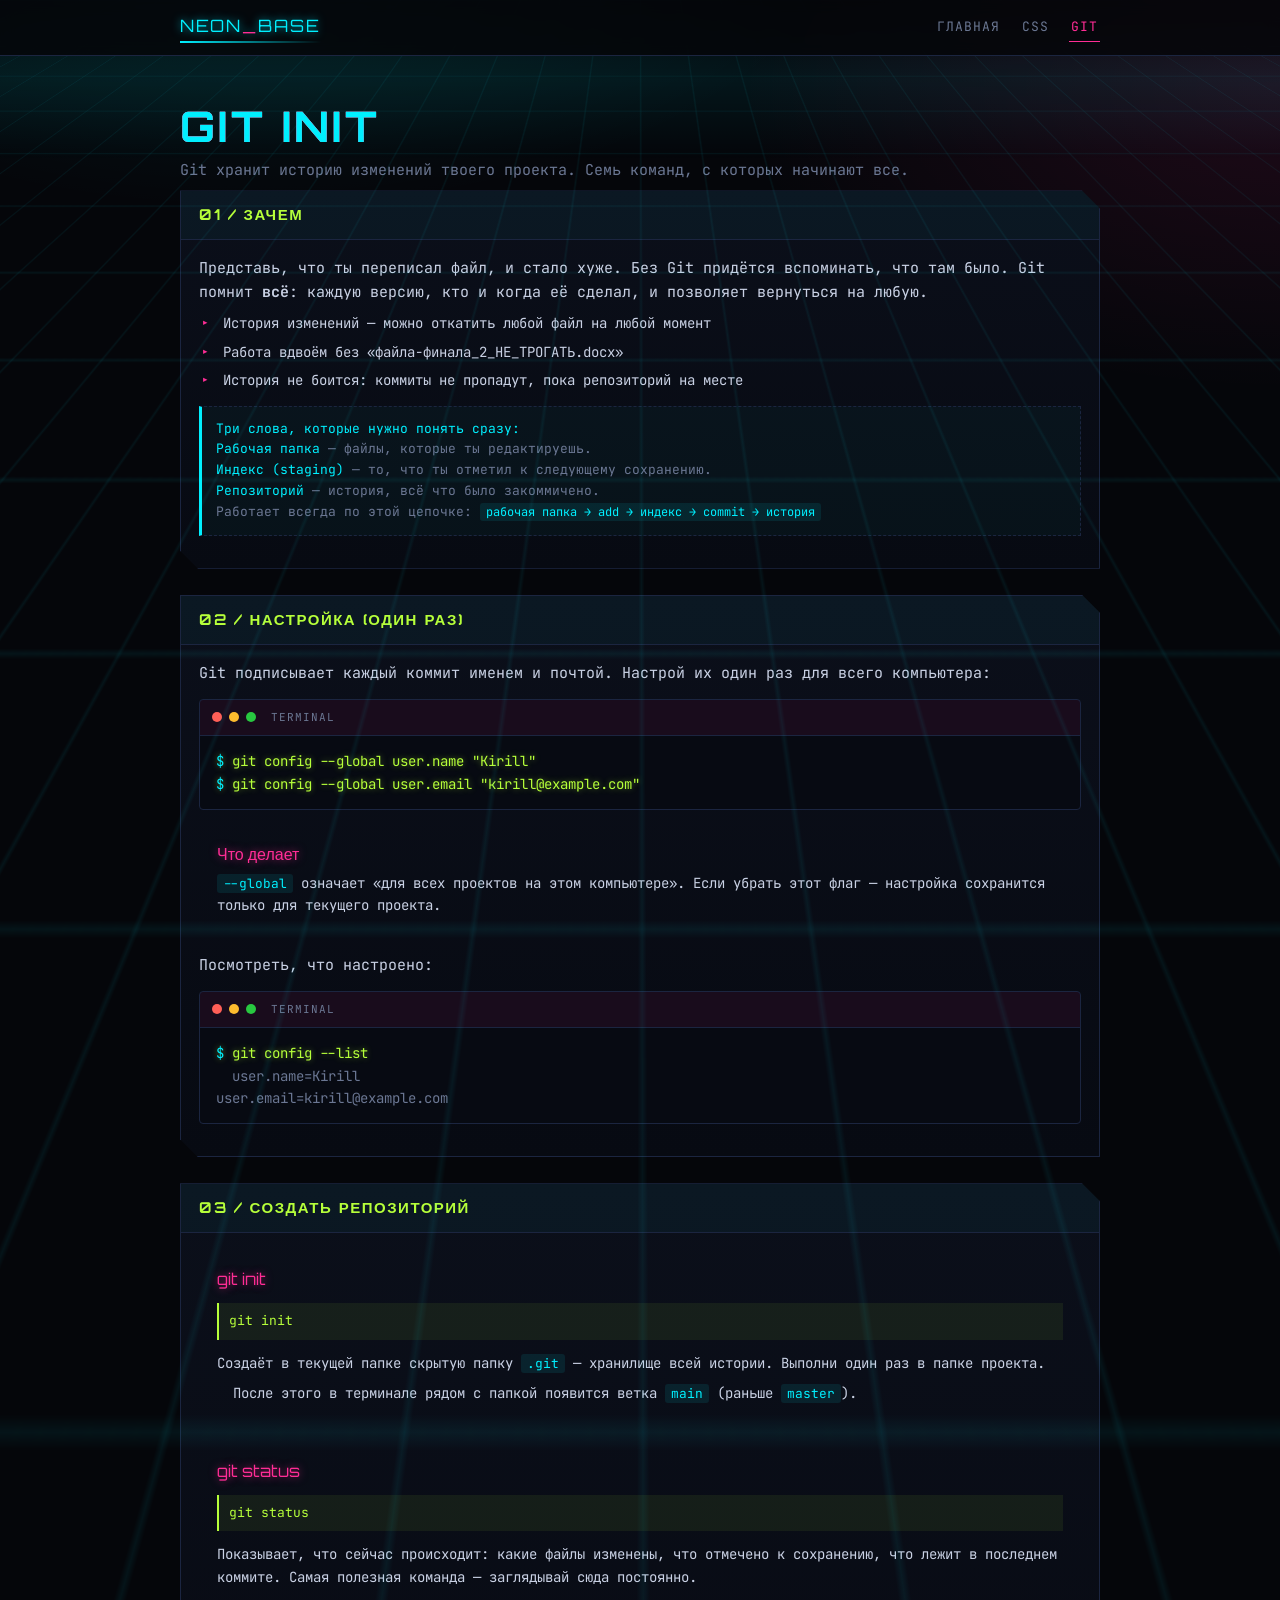
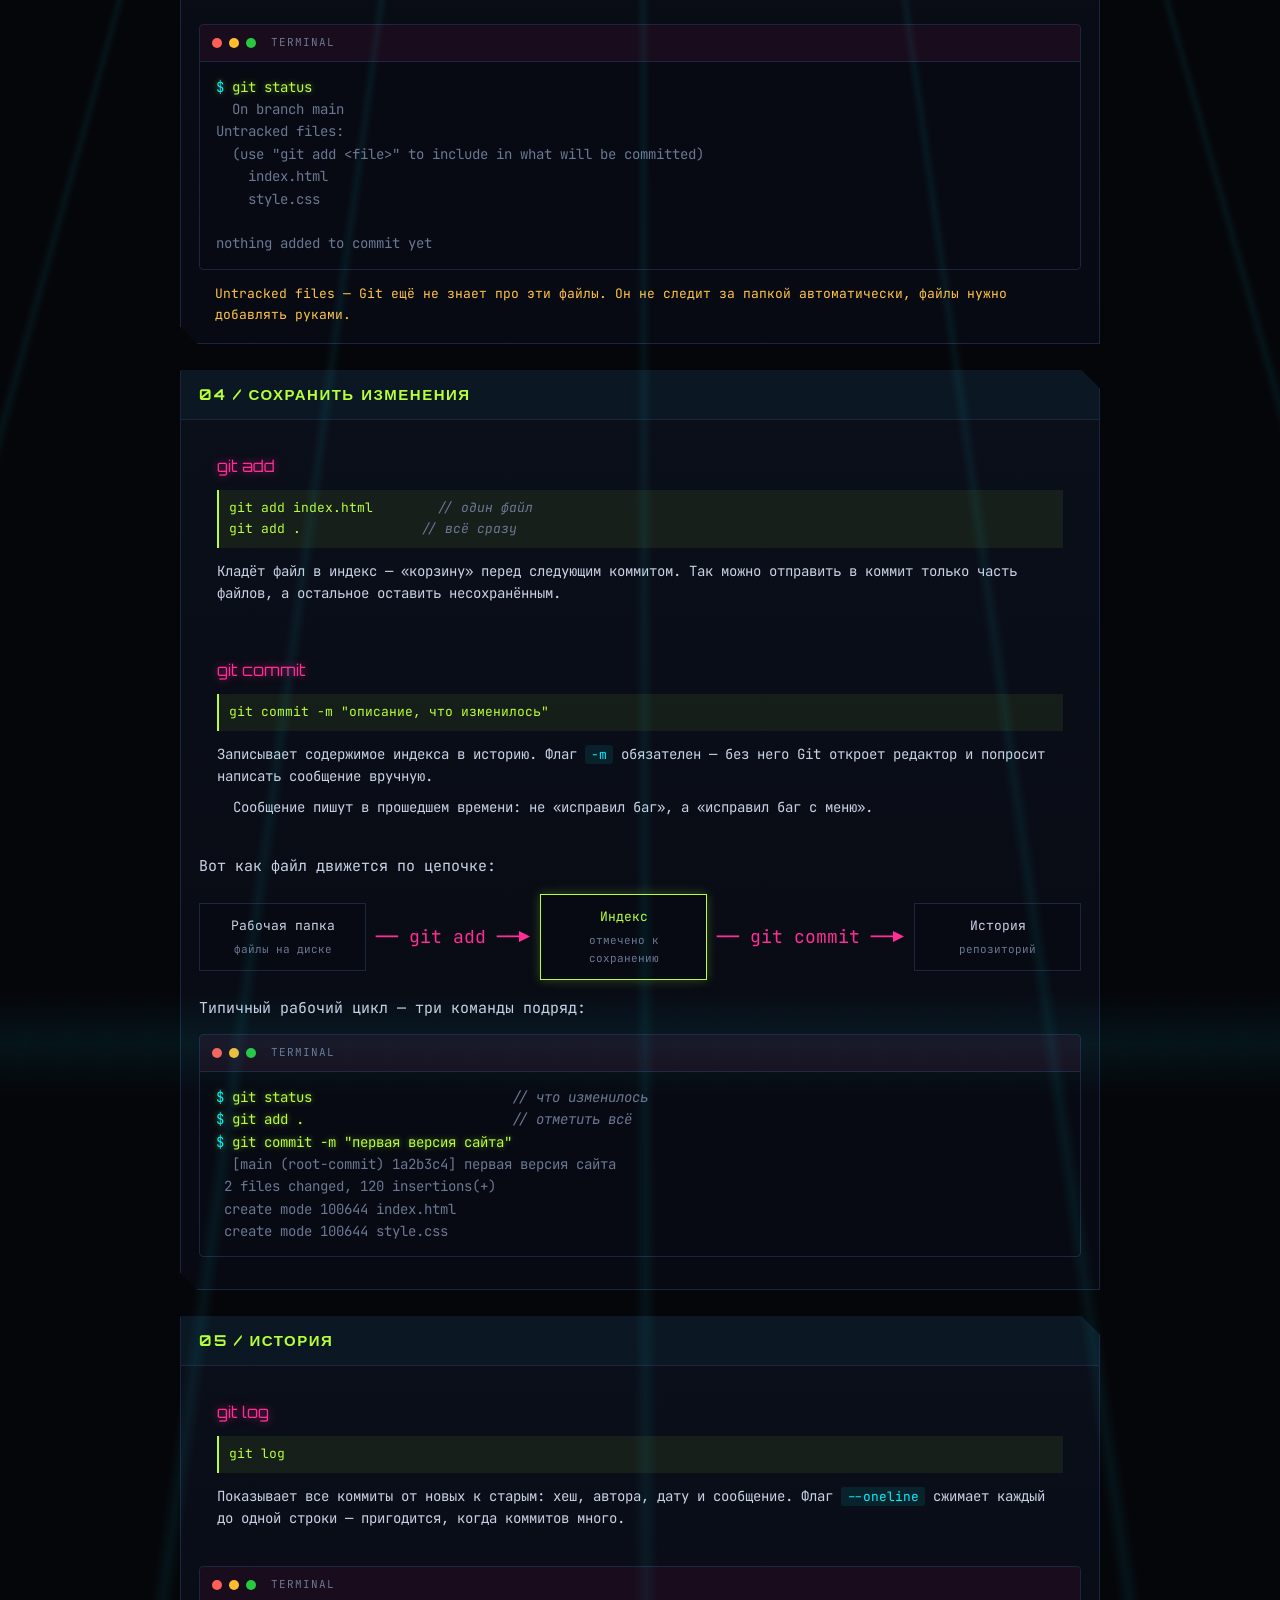
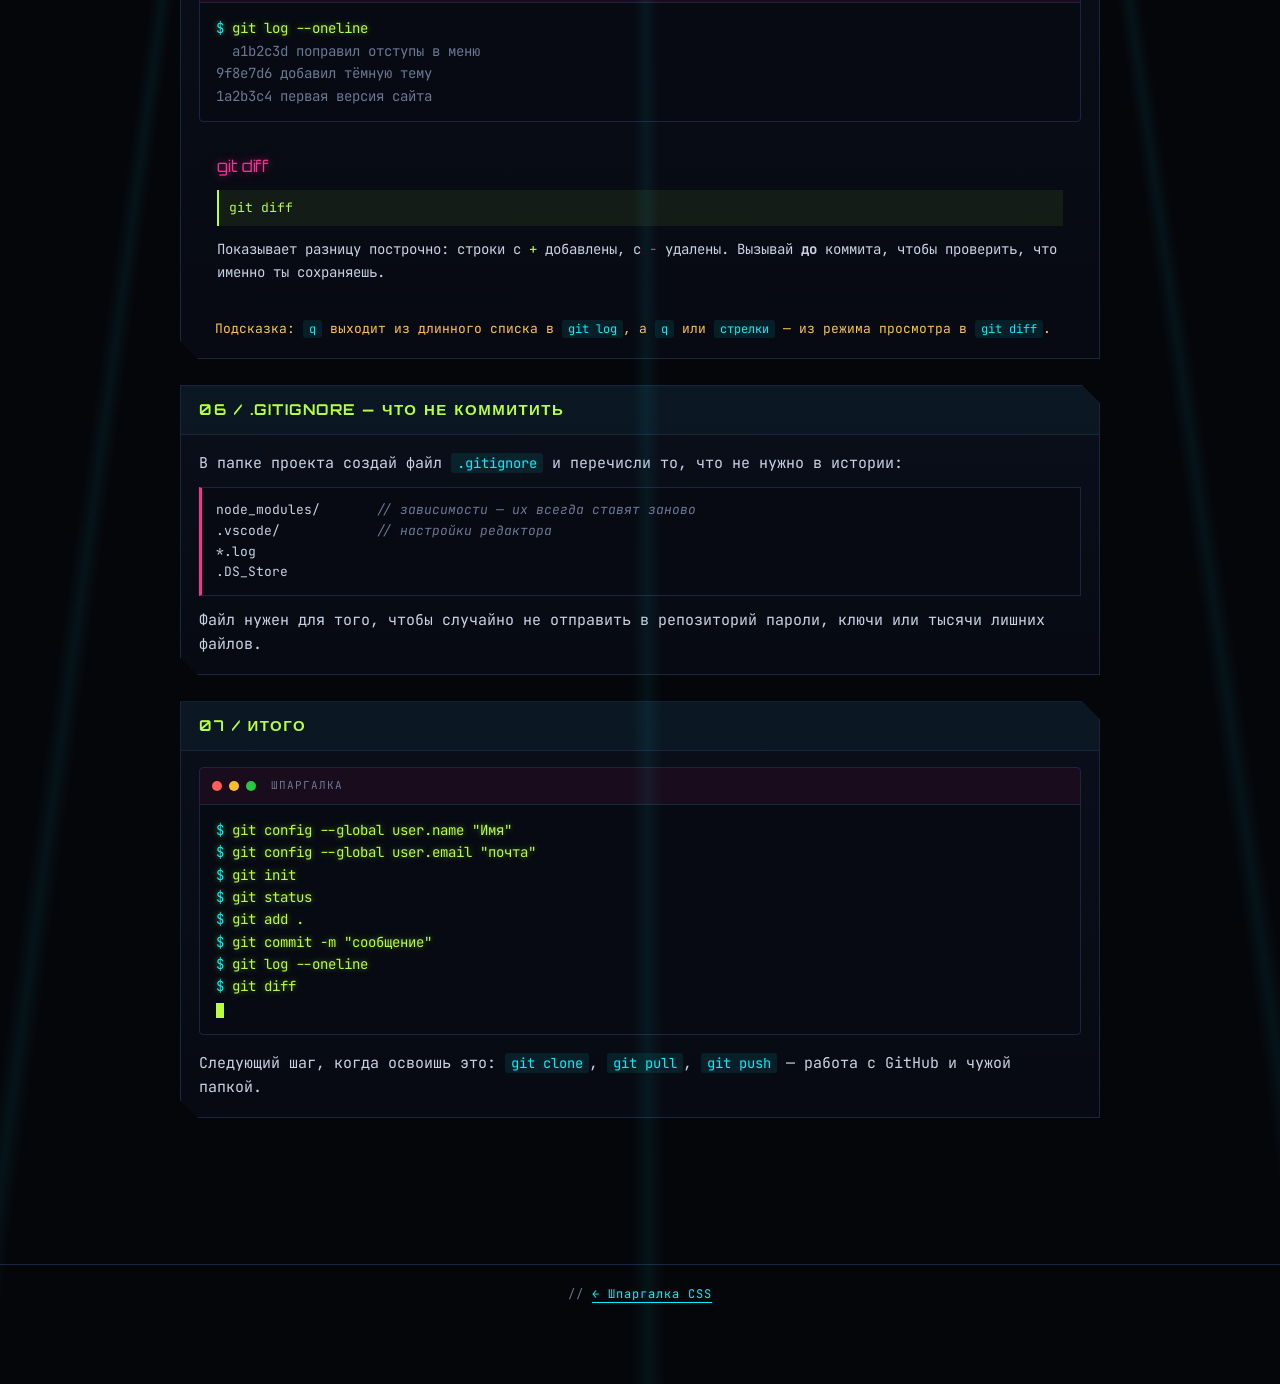
==== git.html @ 68c2713b "первая версия: шпаргалки CSS и Git" ====
<!DOCTYPE html>
<html lang="ru">
<head>
    <meta charset="UTF-8">
    <meta name="viewport" content="width=device-width, initial-scale=1.0">
    <title>Git — основы основ</title>

    <link rel="preconnect" href="https://fonts.googleapis.com">
    <link rel="preconnect" href="https://fonts.gstatic.com" crossorigin>
    <link href="https://fonts.googleapis.com/css2?family=Orbitron:wght@500;700&family=JetBrains+Mono:wght@400;700&display=swap" rel="stylesheet">

    <link rel="stylesheet" href="style.css">
</head>
<body>

    <div class="scanline" aria-hidden="true"></div>

    <header class="topbar">
        <div class="topbar__inner">
            <a class="logo" href="index.html">NEON<span>_</span>BASE</a>
            <nav class="nav">
                <a href="index.html">Главная</a>
                <a href="css.html">CSS</a>
                <a href="git.html" class="active">Git</a>
            </nav>
        </div>
    </header>

    <main class="wrap">

        <h1 class="glitch" data-text="GIT INIT">GIT INIT</h1>
        <p class="lead">Git хранит историю изменений твоего проекта. Семь команд, с которых начинают все.</p>

        <!-- ============ 1. ЗАЧЕМ НУЖЕН GIT ============ -->
        <section class="panel">
            <div class="panel__head"><h3>01 / Зачем</h3></div>
            <div class="panel__body">

                <p>Представь, что ты переписал файл, и стало хуже. Без Git придётся вспоминать, что там было. Git помнит <b>всё</b>: каждую версию, кто и когда её сделал, и позволяет вернуться на любую.</p>

                <ul class="list">
                    <li>История изменений — можно откатить любой файл на любой момент</li>
                    <li>Работа вдвоём без «файла-финала_2_НЕ_ТРОГАТЬ.docx»</li>
                    <li>История не боится: коммиты не пропадут, пока репозиторий на месте</li>
                </ul>

                <div class="hint">
                    <b>Три слова, которые нужно понять сразу:</b><br>
                    <b>Рабочая папка</b> — файлы, которые ты редактируешь.<br>
                    <b>Индекс (staging)</b> — то, что ты отметил к следующему сохранению.<br>
                    <b>Репозиторий</b> — история, всё что было закоммичено.<br>
                    Работает всегда по этой цепочке: <code>рабочая папка → add → индекс → commit → история</code>
                </div>

            </div>
        </section>

        <!-- ============ 2. НАСТРОЙКА ============ -->
        <section class="panel">
            <div class="panel__head"><h3>02 / Настройка (один раз)</h3></div>
            <div class="panel__body">

                <p>Git подписывает каждый коммит именем и почтой. Настрой их один раз для всего компьютера:</p>

                <div class="terminal">
                    <div class="terminal__bar">
                        <span class="dot dot--red"></span>
                        <span class="dot dot--amber"></span>
                        <span class="dot dot--green"></span>
                        <span class="terminal__title">terminal</span>
                    </div>
                    <div class="terminal__body"><span class="cmd">git config --global user.name "Kirill"</span>
<span class="cmd">git config --global user.email "kirill@example.com"</span></div></div>

                <div class="cmdcard">
                    <div class="cmdcard__name">Что делает</div>
                    <p><code>--global</code> означает «для всех проектов на этом компьютере». Если убрать этот флаг — настройка сохранится только для текущего проекта.</p>
                </div>

                <p>Посмотреть, что настроено:</p>

                <div class="terminal">
                    <div class="terminal__bar">
                        <span class="dot dot--red"></span>
                        <span class="dot dot--amber"></span>
                        <span class="dot dot--green"></span>
                        <span class="terminal__title">terminal</span>
                    </div>
                    <div class="terminal__body"><span class="cmd">git config --list</span>
<span class="out">user.name=Kirill
user.email=kirill@example.com</span></div></div>

            </div>
        </section>

        <!-- ============ 3. ПЕРВЫЙ РЕПОЗИТОРИЙ ============ -->
        <section class="panel">
            <div class="panel__head"><h3>03 / Создать репозиторий</h3></div>
            <div class="panel__body">

                <div class="cmdcard">
                    <div class="cmdcard__name">git init</div>
                    <div class="cmdcard__syntax">git init</div>
                    <p>Создаёт в текущей папке скрытую папку <code>.git</code> — хранилище всей истории. Выполни один раз в папке проекта.</p>
                    <p class="note">После этого в терминале рядом с папкой появится ветка <code>main</code> (раньше <code>master</code>).</p>
                </div>

                <div class="cmdcard">
                    <div class="cmdcard__name">git status</div>
                    <div class="cmdcard__syntax">git status</div>
                    <p>Показывает, что сейчас происходит: какие файлы изменены, что отмечено к сохранению, что лежит в последнем коммите. Самая полезная команда — заглядывай сюда постоянно.</p>
                </div>

                <div class="terminal">
                    <div class="terminal__bar">
                        <span class="dot dot--red"></span>
                        <span class="dot dot--amber"></span>
                        <span class="dot dot--green"></span>
                        <span class="terminal__title">terminal</span>
                    </div>
                    <div class="terminal__body"><span class="cmd">git status</span>
<span class="out">On branch main
Untracked files:
  (use "git add &lt;file&gt;" to include in what will be committed)
    index.html
    style.css

nothing added to commit yet</span></div></div>

                <p class="note">Untracked files — Git ещё не знает про эти файлы. Он не следит за папкой автоматически, файлы нужно добавлять руками.</p>

            </div>
        </section>

        <!-- ============ 4. СОХРАНЕНИЕ: add + commit ============ -->
        <section class="panel">
            <div class="panel__head"><h3>04 / Сохранить изменения</h3></div>
            <div class="panel__body">

                <div class="cmdcard">
                    <div class="cmdcard__name">git add</div>
                    <div class="cmdcard__syntax">git add index.html      <span class="cmd__comment">// один файл</span>
git add .             <span class="cmd__comment">// всё сразу</span></div>
                    <p>Кладёт файл в индекс — «корзину» перед следующим коммитом. Так можно отправить в коммит только часть файлов, а остальное оставить несохранённым.</p>
                </div>

                <div class="cmdcard">
                    <div class="cmdcard__name">git commit</div>
                    <div class="cmdcard__syntax">git commit -m "описание, что изменилось"</div>
                    <p>Записывает содержимое индекса в историю. Флаг <code>-m</code> обязателен — без него Git откроет редактор и попросит написать сообщение вручную.</p>
                    <p class="note">Сообщение пишут в прошедшем времени: не «исправил баг», а «исправил баг с меню».</p>
                </div>

                <p>Вот как файл движется по цепочке:</p>

                <div class="flow">
                    <div class="flow__box">Рабочая папка<small>файлы на диске</small></div>
                    <span class="flow__arrow">── git add ──▶</span>
                    <div class="flow__box flow__box--active">Индекс<small>отмечено к сохранению</small></div>
                    <span class="flow__arrow">── git commit ──▶</span>
                    <div class="flow__box">История<small>репозиторий</small></div>
                </div>

                <p>Типичный рабочий цикл — три команды подряд:</p>

                <div class="terminal">
                    <div class="terminal__bar">
                        <span class="dot dot--red"></span>
                        <span class="dot dot--amber"></span>
                        <span class="dot dot--green"></span>
                        <span class="terminal__title">terminal</span>
                    </div>
                    <div class="terminal__body"><span class="cmd">git status</span>                       <span class="cmd__comment">// что изменилось</span>
<span class="cmd">git add .</span>                        <span class="cmd__comment">// отметить всё</span>
<span class="cmd">git commit -m "первая версия сайта"</span>
<span class="out">[main (root-commit) 1a2b3c4] первая версия сайта
 2 files changed, 120 insertions(+)
 create mode 100644 index.html
 create mode 100644 style.css</span></div></div>

            </div>
        </section>

        <!-- ============ 5. ИСТОРИЯ ============ -->
        <section class="panel">
            <div class="panel__head"><h3>05 / История</h3></div>
            <div class="panel__body">

                <div class="cmdcard">
                    <div class="cmdcard__name">git log</div>
                    <div class="cmdcard__syntax">git log</div>
                    <p>Показывает все коммиты от новых к старым: хеш, автора, дату и сообщение. Флаг <code>--oneline</code> сжимает каждый до одной строки — пригодится, когда коммитов много.</p>
                </div>

                <div class="terminal">
                    <div class="terminal__bar">
                        <span class="dot dot--red"></span>
                        <span class="dot dot--amber"></span>
                        <span class="dot dot--green"></span>
                        <span class="terminal__title">terminal</span>
                    </div>
                    <div class="terminal__body"><span class="cmd">git log --oneline</span>
<span class="out">a1b2c3d поправил отступы в меню
9f8e7d6 добавил тёмную тему
1a2b3c4 первая версия сайта</span></div></div>

                <div class="cmdcard">
                    <div class="cmdcard__name">git diff</div>
                    <div class="cmdcard__syntax">git diff</div>
                    <p>Показывает разницу построчно: строки с <span class="plus">+</span> добавлены, с <span class="minus">−</span> удалены. Вызывай <b>до</b> коммита, чтобы проверить, что именно ты сохраняешь.</p>
                </div>

                <p class="note">Подсказка: <code>q</code> выходит из длинного списка в <code>git log</code>, а <code>q</code> или <code>стрелки</code> — из режима просмотра в <code>git diff</code>.</p>

            </div>
        </section>

        <!-- ============ 6. GITIGNORE ============ -->
        <section class="panel">
            <div class="panel__head"><h3>06 / .gitignore — что не коммитить</h3></div>
            <div class="panel__body">

                <p>В папке проекта создай файл <code>.gitignore</code> и перечисли то, что не нужно в истории:</p>

                <pre>node_modules/     <span class="cmd__comment">// зависимости — их всегда ставят заново</span>
.vscode/          <span class="cmd__comment">// настройки редактора</span>
*.log
.DS_Store</pre>

                <p>Файл нужен для того, чтобы случайно не отправить в репозиторий пароли, ключи или тысячи лишних файлов.</p>

            </div>
        </section>

        <!-- ============ ИТОГО ============ -->
        <section class="panel">
            <div class="panel__head"><h3>07 / Итого</h3></div>
            <div class="panel__body">

                <div class="terminal">
                    <div class="terminal__bar">
                        <span class="dot dot--red"></span>
                        <span class="dot dot--amber"></span>
                        <span class="dot dot--green"></span>
                        <span class="terminal__title">шпаргалка</span>
                    </div>
                    <div class="terminal__body"><span class="cmd">git config --global user.name "Имя"</span>
<span class="cmd">git config --global user.email "почта"</span>
<span class="cmd">git init</span>
<span class="cmd">git status</span>
<span class="cmd">git add .</span>
<span class="cmd">git commit -m "сообщение"</span>
<span class="cmd">git log --oneline</span>
<span class="cmd">git diff</span>
<span class="caret"></span></div></div>

                <p class="mt-16">Следующий шаг, когда освоишь это: <code>git clone</code>, <code>git pull</code>, <code>git push</code> — работа с GitHub и чужой папкой.</p>

            </div>
        </section>

    </main>

    <footer class="footer">
        <div class="wrap">// <a href="css.html">← Шпаргалка CSS</a></div>
    </footer>

</body>
</html>
---- style.css ----
/* =========================================================
   KIBERPANK // ШПАРГАЛКИ CSS + GIT
   Общий файл стилей для всех страниц.
   ---------------------------------------------------------
   Шаблон правила CSS:

       селектор {
           свойство: значение;
       }

   Всё оформление построено на CSS-переменных (--cyan, --magenta и т.д.),
   поэтому цвет свечения меняется в одном месте — в блоке :root ниже.
   ========================================================= */


/* ---------- CSS-ПЕРЕМЕННЫЕ ---------- */
/* Значения, которые повторяются по всему файлу, выносим в переменные.
   Обращаться к ним: color: var(--cyan); */
:root {
    --bg: #05060a;                                   /* почти чёрный фон с синим оттенком */
    --bg-panel: #0b0f1a;                             /* фон панелей */
    --bg-inset: #070a12;                             /* фон «внутренних» блоков, терминалов */

    --cyan: #00f0ff;                                 /* основной неоновый акцент */
    --magenta: #ff2d95;                              /* второй акцент, для глитча */
    --lime: #b6ff3a;                                 /* зелёный — команды терминала, «успех» */
    --amber: #ffc247;                                /* жёлтый — предупреждения */

    --text: #c9d1e4;                                 /* основной текст */
    --dim: #6b7793;                                  /* приглушённый текст */
    --line: #1b2540;                                 /* цвет рамок */

    --font-head: "Orbitron", "Impact", sans-serif;   /* заголовки */
    --font-mono: "JetBrains Mono", "Consolas", "Courier New", monospace; /* код и текст */
}


/* ---------- СБРОС СТИЛЕЙ БРАУЗЕРА ---------- */
/* Убираем стандартные отступы, чтобы размеры считать предсказуемо */
*,
*::before,
*::after {
    box-sizing: border-box;   /* padding и border входят в ширину элемента */
    margin: 0;
    padding: 0;
}

html {
    scroll-behavior: smooth;  /* плавная прокрутка к якорям */
}

body {
    /* Шрифт и базовый цвет */
    font-family: var(--font-mono);
    font-size: 15px;
    line-height: 1.6;
    color: var(--text);
    background-color: var(--bg);

    /* Поверх фона — «дымка» от неона */
    background-image:
        radial-gradient(1000px 500px at 20% -10%, rgba(0, 240, 255, 0.10), transparent 60%),
        radial-gradient(900px 500px at 100% 10%, rgba(255, 45, 149, 0.10), transparent 60%);

    background-attachment: fixed;   /* фон не скроллится вместе со страницей */
    min-height: 100vh;
    overflow-x: hidden;
}


/* ---------- ФОН-СЕТКА В ПЕРСПЕКТИВЕ ---------- */
/* Псевдоэлемент body::before рисует сетку, уходящую вниз как «пол» */
body::before {
    content: "";
    position: fixed;
    inset: 0;
    background-image:
        linear-gradient(rgba(0, 240, 255, 0.06) 1px, transparent 1px),
        linear-gradient(90deg, rgba(0, 240, 255, 0.06) 1px, transparent 1px);
    background-size: 40px 40px;

    /* наклоняем сетку вниз, создаём иллюзию глубины */
    transform: perspective(500px) rotateX(60deg);
    transform-origin: top center;
    animation: grid-move 5s linear infinite;

    pointer-events: none;   /* сетка не мешает кликать по элементам */
    z-index: 0;
}

@keyframes grid-move {
    to { background-position: 0 40px, 0 0; }   /* сдвигаем сетку вниз — иллюзия движения */
}


/* ---------- ЭФФЕКТ ПЕЛОСЫ СКАНИРОВАНИЯ ---------- */
/* Полоска, которая медленно идёт сверху вниз по экрану */
.scanline {
    position: fixed;
    top: 0;
    left: 0;
    right: 0;
    height: 160px;
    background: linear-gradient(to bottom, transparent, rgba(0, 240, 255, 0.07), transparent);
    animation: sweep 7s linear infinite;
    pointer-events: none;
    z-index: 8;   /* поверх контента, но под меню */
}

@keyframes sweep {
    0%   { transform: translateY(-160px); }
    100% { transform: translateY(100vh); }
}


/* ---------- СОДЕРЖИМОЕ ПОВЕРХ ФОНА ---------- */
/* Контейнер: max-width ограничивает ширину, margin:auto центрирует */
.wrap {
    position: relative;
    z-index: 1;   /* контент выше фона-сетки */
    max-width: 960px;
    margin: 0 auto;
    padding: 0 20px 60px;
}


/* ---------- ШАПКА С НАВИГАЦИЕЙ ---------- */
.topbar {
    position: sticky;
    top: 0;
    z-index: 10;
    background: rgba(5, 6, 10, 0.85);
    border-bottom: 1px solid var(--line);
    backdrop-filter: blur(8px);
}

.topbar__inner {
    max-width: 960px;
    margin: 0 auto;
    padding: 12px 20px;
    display: flex;
    flex-wrap: wrap;
    gap: 10px 24px;
    align-items: center;
    justify-content: space-between;
}

.logo {
    font-family: var(--font-head);
    font-size: 17px;
    letter-spacing: 2px;
    color: var(--cyan);
    text-shadow: 0 0 8px rgba(0, 240, 255, 0.7);
    text-decoration: none;
    animation: flicker 4s infinite;   /* лампа слегка мигает */
}

#qq{
    color: #12a9c1;
}

.logo span { color: var(--magenta); }

/* Неоновое подчёркивание под логотипом */
.logo::after {
    content: "";
    display: block;
    height: 2px;
    margin-top: 2px;
    background: linear-gradient(90deg, var(--cyan), transparent);
}

.nav {
    display: flex;
    flex-wrap: wrap;
    gap: 8px 18px;
}

.nav a {
    color: var(--dim);
    text-decoration: none;
    font-size: 13px;
    letter-spacing: 1px;
    text-transform: uppercase;
    padding: 4px 2px;
    border-bottom: 1px solid transparent;
    transition: color 0.2s, border-color 0.2s, text-shadow 0.2s;
}

.nav a:hover {
    color: var(--cyan);
    border-color: var(--cyan);
    text-shadow: 0 0 8px rgba(0, 240, 255, 0.8);
}

.nav a.active { color: var(--magenta); border-color: var(--magenta); }


/* ---------- ЗАГОЛОВКИ ---------- */
h1 {
    font-family: var(--font-head);
    font-size: 42px;
    line-height: 1.15;
    letter-spacing: 3px;
    margin: 46px 0 8px;
    color: #eaf6ff;
    text-transform: uppercase;
}

h2 {
    font-family: var(--font-head);
    font-size: 22px;
    letter-spacing: 2px;
    margin: 40px 0 14px;
    color: var(--cyan);
    text-shadow: 0 0 10px rgba(0, 240, 255, 0.5);
}

h3 {
    font-family: var(--font-head);
    font-size: 15px;
    letter-spacing: 1.5px;
    margin: 0;
    color: var(--lime);
    text-transform: uppercase;
}

.lead {
    color: var(--dim);
    margin-bottom: 8px;
}


/* ---------- ГЛИТЧ-ЭФФЕКТ НА ЗАГОЛОВКЕ ---------- */
/* Два псевдоэлемента со сдвигом дают эффект «сбоя изображения» */
.glitch {
    position: relative;
    display: inline-block;
}

.glitch::before,
.glitch::after {
    content: attr(data-text);   /* берём текст из атрибута data-text */
    position: absolute;
    top: 0;
    left: 0;
    width: 100%;
    overflow: hidden;
    pointer-events: none;
}

.glitch::before {
    color: var(--magenta);
    animation: glitch-a 2.6s infinite steps(2, end);
}

.glitch::after {
    color: var(--cyan);
    animation: glitch-b 2.6s infinite steps(2, end);
}

@keyframes glitch-a {
    0%, 92%, 100% { transform: translate(0, 0);        clip-path: inset(0 0 100% 0); }
    93%           { transform: translate(-4px, 2px);  clip-path: inset(10% 0 60% 0); }
    96%           { transform: translate(3px, -2px);  clip-path: inset(45% 0 30% 0); }
}

@keyframes glitch-b {
    0%, 92%, 100% { transform: translate(0, 0);        clip-path: inset(0 0 100% 0); }
    94%           { transform: translate(4px, -2px);  clip-path: inset(25% 0 50% 0); }
    97%           { transform: translate(-3px, 1px);  clip-path: inset(60% 0 15% 0); }
}

/* Мигание неоновой лампочки */
@keyframes flicker {
    0%, 96%, 100% { opacity: 1; }
    97%           { opacity: 0.55; }
    98%           { opacity: 1; }
    99%           { opacity: 0.75; }
}


/* ---------- КАРТОЧКИ ---------- */
/* clip-path срезает углы — фирменный «кибер»-силуэт */
.card,
.panel {
    position: relative;
    background: linear-gradient(180deg, var(--bg-panel), var(--bg-inset));
    border: 1px solid var(--line);
    clip-path: polygon(0 0, calc(100% - 18px) 0, 100% 18px, 100% 100%, 18px 100%, 0 calc(100% - 18px));
    transition: border-color 0.2s, box-shadow 0.2s, transform 0.15s;
}

.card:hover,
.panel:hover {
    border-color: var(--cyan);
    box-shadow: 0 0 12px rgba(0, 240, 255, 0.35);
    transform: translateY(-2px);
}

/* Полоса «света», пробегающая по карточке при наведении */
.card::after {
    content: "";
    position: absolute;
    inset: 0;
    background: linear-gradient(115deg, transparent 30%, rgba(0, 240, 255, 0.14) 50%, transparent 70%);
    transform: translateX(-120%);
    transition: transform 0.6s;
    pointer-events: none;
}

.card:hover::after { transform: translateX(120%); }


/* ---------- ГЕРОЙ (титульная страница) ---------- */
.hero {
    text-align: center;
    padding: 60px 0 30px;
}

.hero__cards {
    display: flex;
    flex-wrap: wrap;
    gap: 22px;
    justify-content: center;
    margin-top: 40px;
}

.hero__card {
    width: 280px;
    padding: 26px 22px;
    text-align: left;
    text-decoration: none;
    color: var(--text);
}

.hero__card h3 { font-size: 18px; margin-bottom: 10px; }

.hero__card p {
    color: var(--dim);
    font-size: 13px;
}

.hero__card .tag { margin-top: 14px; display: inline-block; }

/* Мигающая стрелка под карточками */
.blink {
    display: inline-block;
    margin-top: 30px;
    color: var(--lime);
    animation: pulse 1.4s ease-in-out infinite;
}


/* ---------- ПАНЕЛИ С ЗАГОЛОВКОМ ---------- */
.panel {
    margin-bottom: 26px;
    padding: 0 0 18px;
}

.panel__head {
    display: flex;
    align-items: center;
    gap: 10px;
    padding: 12px 18px;
    margin-bottom: 16px;
    border-bottom: 1px solid var(--line);
    background: rgba(0, 240, 255, 0.04);
}

.panel__body { padding: 0 18px; }


/* ---------- ТЕРМИНАЛ ---------- */
/* Имитация окна консоли: заголовок с «кнопками» + тёмное тело */
.terminal {
    background: var(--bg-inset);
    border: 1px solid var(--line);
    border-radius: 4px;
    margin: 14px 0;
    overflow: hidden;
}

.terminal__bar {
    display: flex;
    align-items: center;
    gap: 7px;
    padding: 9px 12px;
    background: rgba(255, 45, 149, 0.07);
    border-bottom: 1px solid var(--line);
}

.dot {
    width: 10px;
    height: 10px;
    border-radius: 50%;
}

.dot--red   { background: #ff5f57; }
.dot--amber { background: #febc2e; }
.dot--green { background: #28c840; }

.terminal__title {
    margin-left: 8px;
    font-size: 11px;
    letter-spacing: 1px;
    color: var(--dim);
    text-transform: uppercase;
}

.terminal__body {
    padding: 14px 16px;
    font-size: 14px;

    /* pre-wrap сохраняет переносы строк, написанные прямо в HTML,
       и при этом не ломает вёрстку на узких экранах */
    white-space: pre-wrap;
}

/* Строка команды. Псевдоэлемент подставляет зелёный промпт "$ " */
.cmd {
    color: var(--lime);
    text-shadow: 0 0 6px rgba(182, 255, 58, 0.45);
    white-space: pre-wrap;
    word-break: break-word;
}

.cmd::before {
    content: "$ ";
    color: var(--cyan);
}

.cmd__comment {
    color: var(--dim);
    font-style: italic;
    padding-left: 2ch;   /* отступ под ширину промпта */
}

/* Вывод команды — серый, как реальный ответ терминала */
.out {
    color: var(--dim);
    padding-left: 2ch;
    white-space: pre-wrap;
}

/* Мигающий курсор в конце строки */
.caret {
    display: inline-block;
    width: 8px;
    height: 15px;
    background: var(--lime);
    vertical-align: text-bottom;
    animation: blink 1s step-end infinite;
}

@keyframes blink {
    0%, 100% { opacity: 1; }
    50%      { opacity: 0; }
}

@keyframes pulse {
    0%, 100% { opacity: 1; }
    50%      { opacity: 0.35; }
}


/* ---------- КАРТОЧКА КОМАНДЫ GIT ---------- */
.cmdcard {
    padding: 18px;
    margin-bottom: 18px;
}

.cmdcard__name {
    font-family: var(--font-head);
    font-size: 16px;
    color: var(--magenta);
    text-shadow: 0 0 8px rgba(255, 45, 149, 0.6);
    margin-bottom: 4px;
}

.cmdcard__syntax {
    color: var(--lime);
    font-size: 13px;
    padding: 8px 10px;
    background: rgba(182, 255, 58, 0.07);
    border-left: 2px solid var(--lime);
    margin: 10px 0 12px;
    white-space: pre-wrap;
    word-break: break-word;
}

.cmdcard p {
    color: var(--text);
    font-size: 14px;
}

.cmdcard p + p { margin-top: 8px; }

/* Подсказка «что произойдёт» */
.note {
    color: var(--amber);
    font-size: 13px;
    padding-left: 2ch;
}


/* ---------- ТЕГИ / МЕТКИ ---------- */
.tag {
    font-size: 11px;
    letter-spacing: 1px;
    text-transform: uppercase;
    padding: 3px 9px;
    border: 1px solid currentColor;
    color: var(--cyan);
    text-shadow: none;
}

.tag--magenta { color: var(--magenta); }
.tag--lime    { color: var(--lime); }
.tag--amber   { color: var(--amber); }


/* ---------- СПИСКИ И ТАБЛИЦЫ ---------- */
.list {
    list-style: none;
    padding-left: 2px;
    margin: 8px 0;
}

.list li {
    position: relative;
    padding-left: 22px;
    margin-bottom: 6px;
    font-size: 14px;
}

.list li::before {
    content: "▸";
    position: absolute;
    left: 0;
    color: var(--magenta);
}

.list--ok li::before   { content: "✔"; color: var(--lime); }
.list--warn li::before { content: "!"; color: var(--amber); font-weight: bold; }

ol.list { counter-reset: step; }

ol.list li::before {
    counter-increment: step;
    content: counter(step);
    color: var(--cyan);
    font-size: 12px;
    left: 0;
    width: 16px;
    text-align: right;
}

/* Таблица «куда попадает файл» */
.flow {
    display: flex;
    flex-wrap: wrap;
    align-items: center;
    gap: 10px;
    margin: 16px 0;
    font-size: 13px;
    text-align: center;
}

.flow__box {
    flex: 1 1 120px;
    padding: 12px 10px;
    border: 1px solid var(--line);
    background: var(--bg-inset);
    color: var(--text);
}

.flow__box small {
    display: block;
    color: var(--dim);
    font-size: 11px;
    margin-top: 4px;
}

.flow__box--active {
    border-color: var(--lime);
    color: var(--lime);
    box-shadow: 0 0 10px rgba(182, 255, 58, 0.25);
}

.flow__arrow {
    color: var(--magenta);
    font-size: 18px;
}


/* ---------- КОД ВНУТРИ ТЕКСТА ---------- */
code {
    font-family: var(--font-mono);
    background: rgba(0, 240, 255, 0.09);
    color: var(--cyan);
    padding: 1px 6px;
    border-radius: 3px;
    font-size: 0.92em;
}

pre {
    font-family: var(--font-mono);
    background: var(--bg-inset);
    border: 1px solid var(--line);
    border-left: 3px solid var(--magenta);
    padding: 12px 14px;
    margin: 12px 0;
    overflow-x: auto;
    font-size: 13px;
    color: var(--text);
}


/* ---------- БЛОК «ПАМЯТКА» ---------- */
.hint {
    border: 1px dashed var(--line);
    border-left: 3px solid var(--cyan);
    padding: 12px 14px;
    margin: 14px 0;
    font-size: 13px;
    color: var(--dim);
    background: rgba(0, 240, 255, 0.03);
}

.hint b { color: var(--cyan); font-weight: normal; }

/* Заголовок внутри панели — поменьше, чем заголовки страницы */
.panel__body h2 {
    font-size: 15px;
    letter-spacing: 1.5px;
    margin: 24px 0 8px;
    color: var(--magenta);
    text-shadow: 0 0 8px rgba(255, 45, 149, 0.5);
}

/* Подсветка строк в выводе git diff */
.plus  { color: var(--lime); }
.minus { color: var(--magenta); }

/* Небольшая утилита: отступ сверху */
.mt-16 { margin-top: 16px; }


/* ---------- ПОДВАЛ ---------- */
.footer {
    margin-top: 60px;
    padding: 20px 0;
    border-top: 1px solid var(--line);
    text-align: center;
    color: var(--dim);
    font-size: 12px;
    letter-spacing: 1px;
}

.footer span { color: var(--magenta); }

.footer a {
    color: var(--cyan);
    text-decoration: none;
    border-bottom: 1px solid var(--cyan);
}

.footer a:hover { text-shadow: 0 0 8px rgba(0, 240, 255, 0.8); }


/* ---------- АДАПТИВНОСТЬ ---------- */
/* На узких экранах уменьшаем шрифты и отступы */
@media (max-width: 640px) {
    h1 { font-size: 28px; letter-spacing: 2px; }
    h2 { font-size: 18px; }
    .hero { padding-top: 36px; }
    .hero__card { width: 100%; }
    .wrap { padding: 0 12px 40px; }
    .flow__arrow { display: none; }
}


/* ---------- ДОСТУПНОСТЬ ---------- */
/* Если в системе включено «уменьшить движение» — отключаем анимации */
@media (prefers-reduced-motion: reduce) {
    *,
    *::before,
    *::after {
        animation: none !important;
        transition: none !important;
    }

    .scanline { display: none; }
    body::before { transform: none; opacity: 0.5; }
}
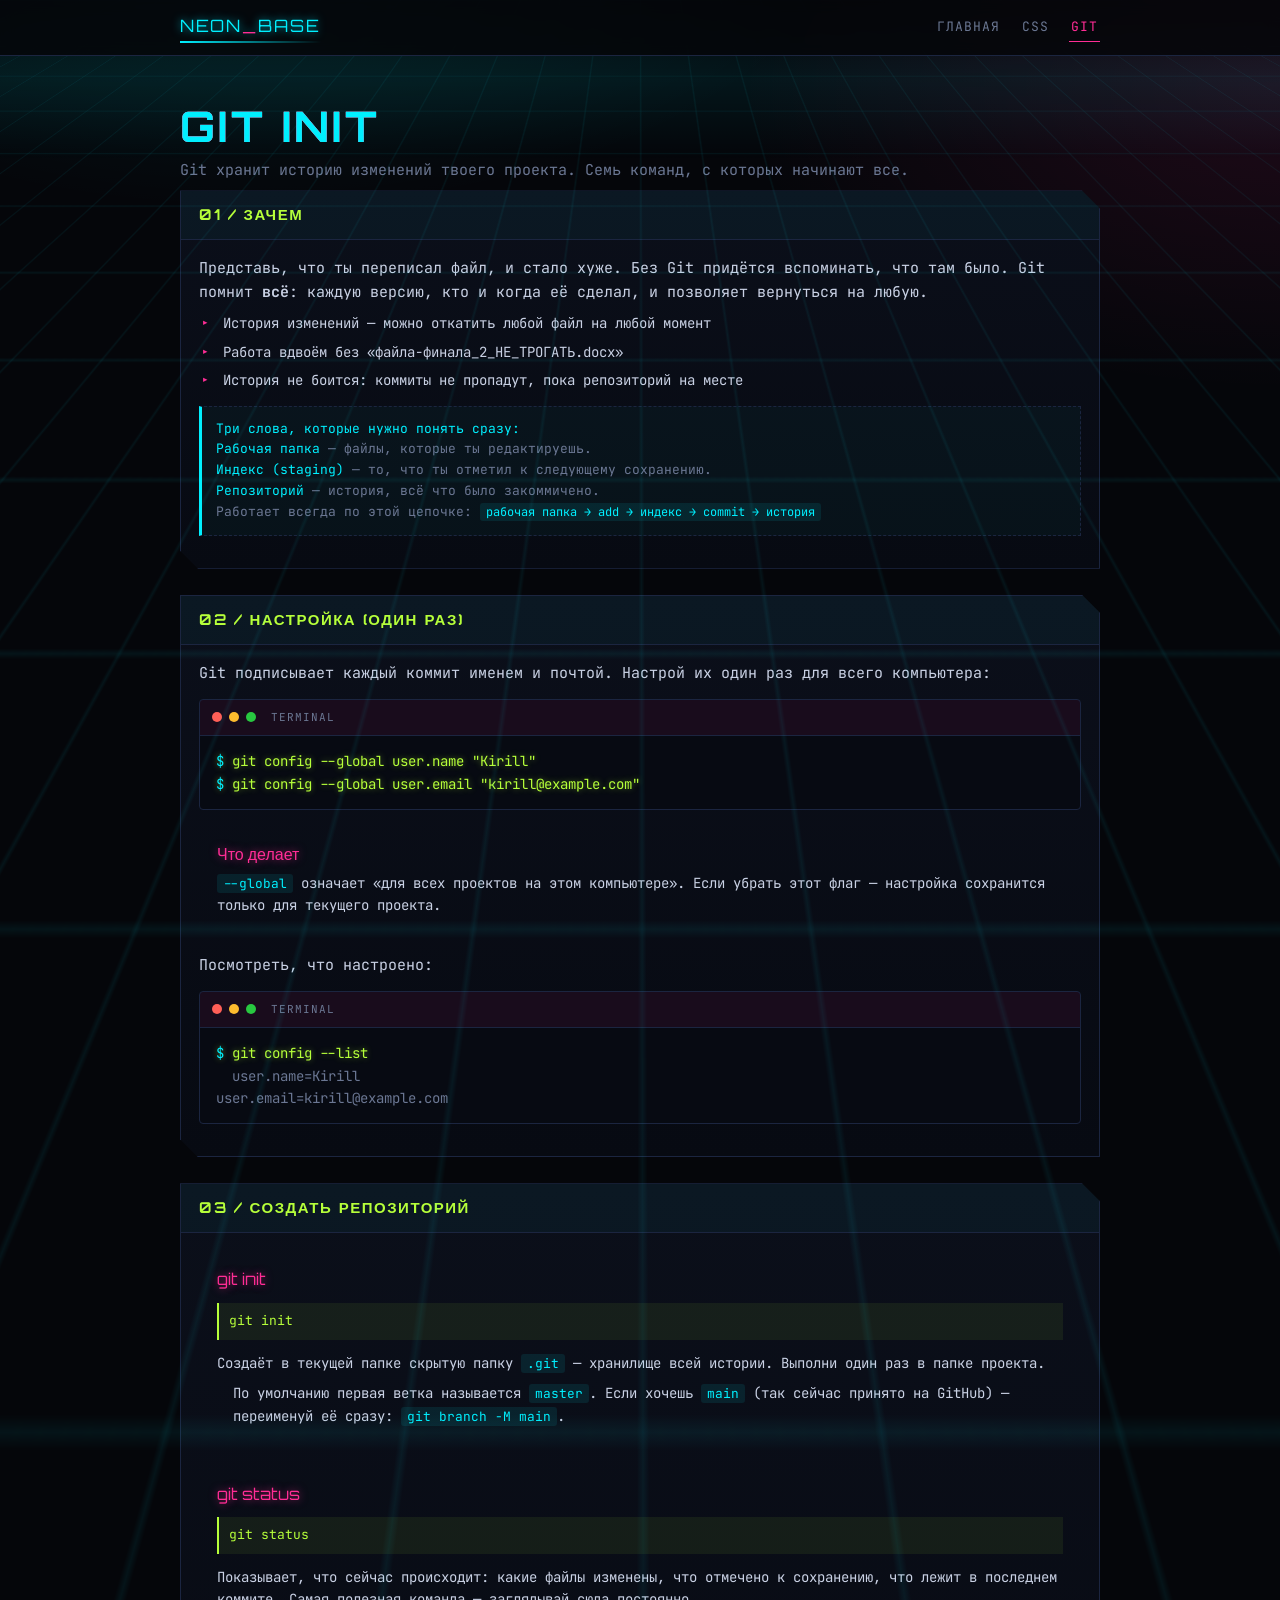
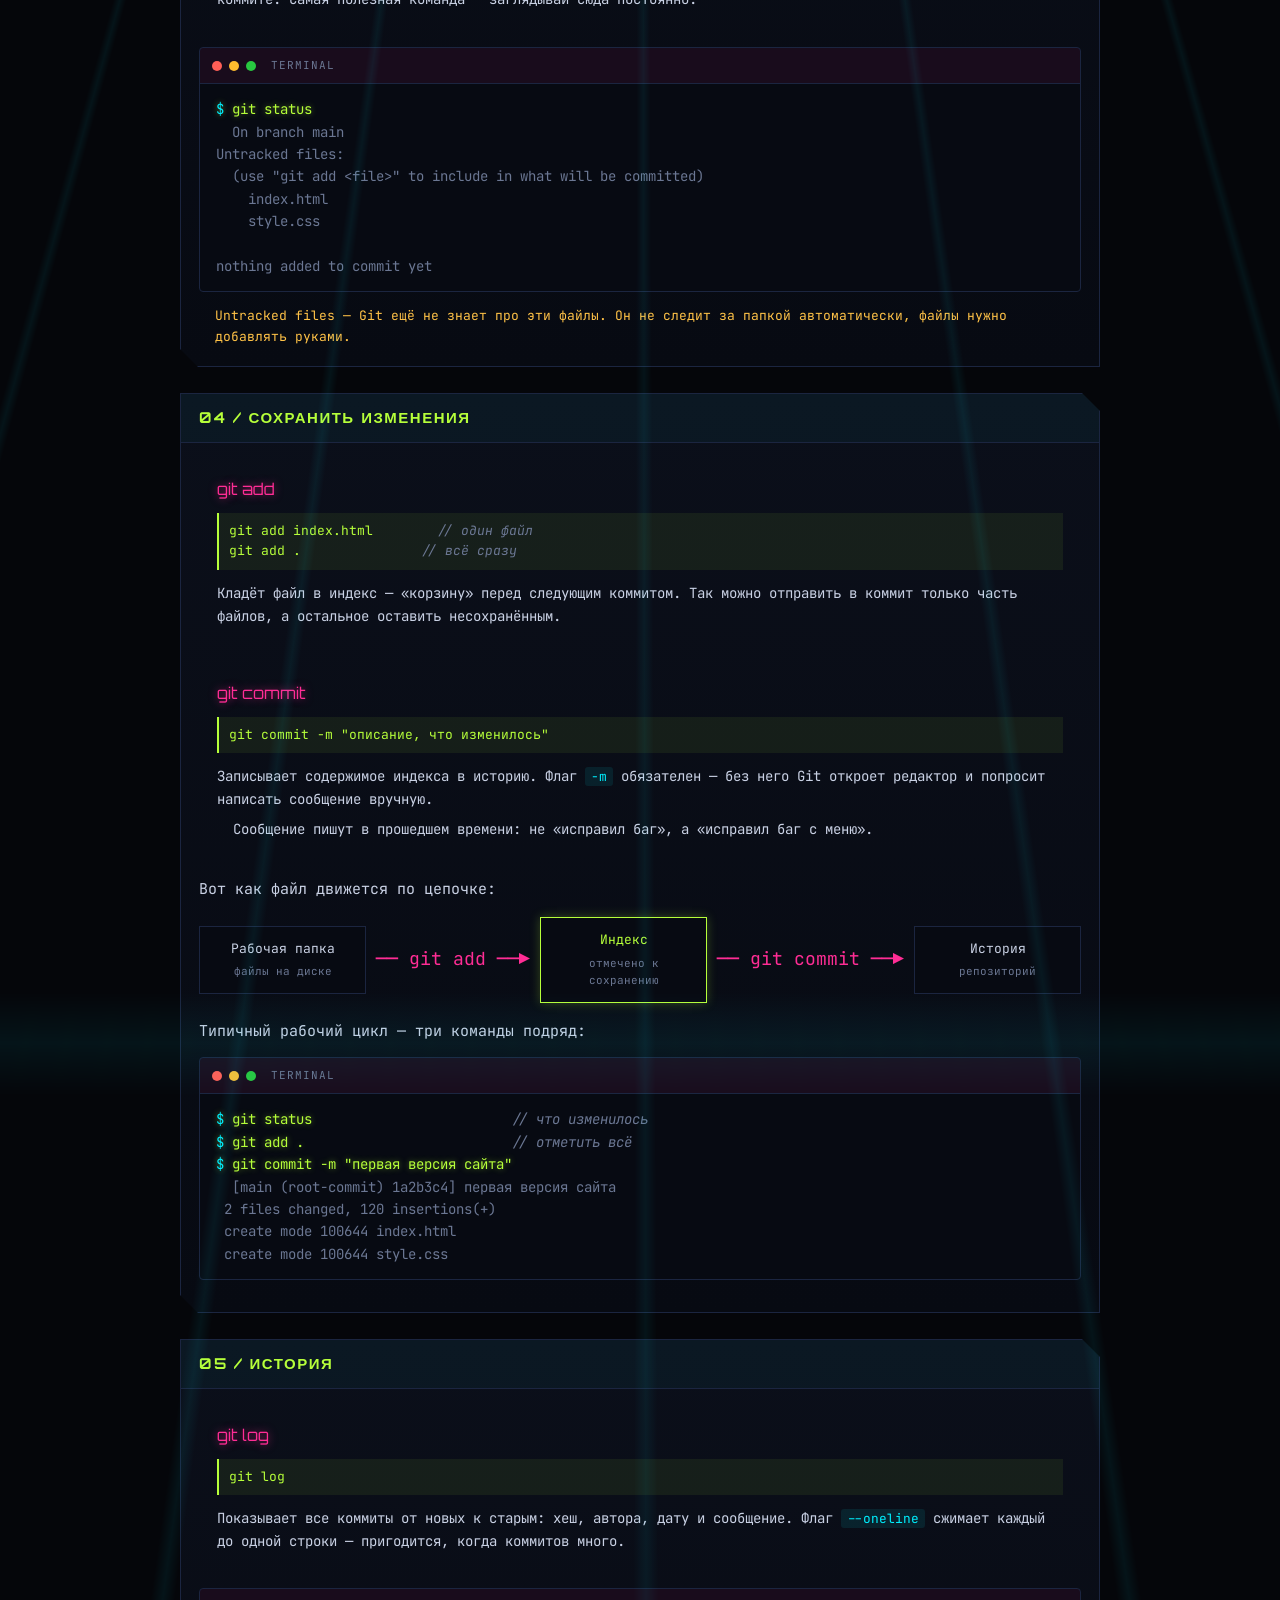
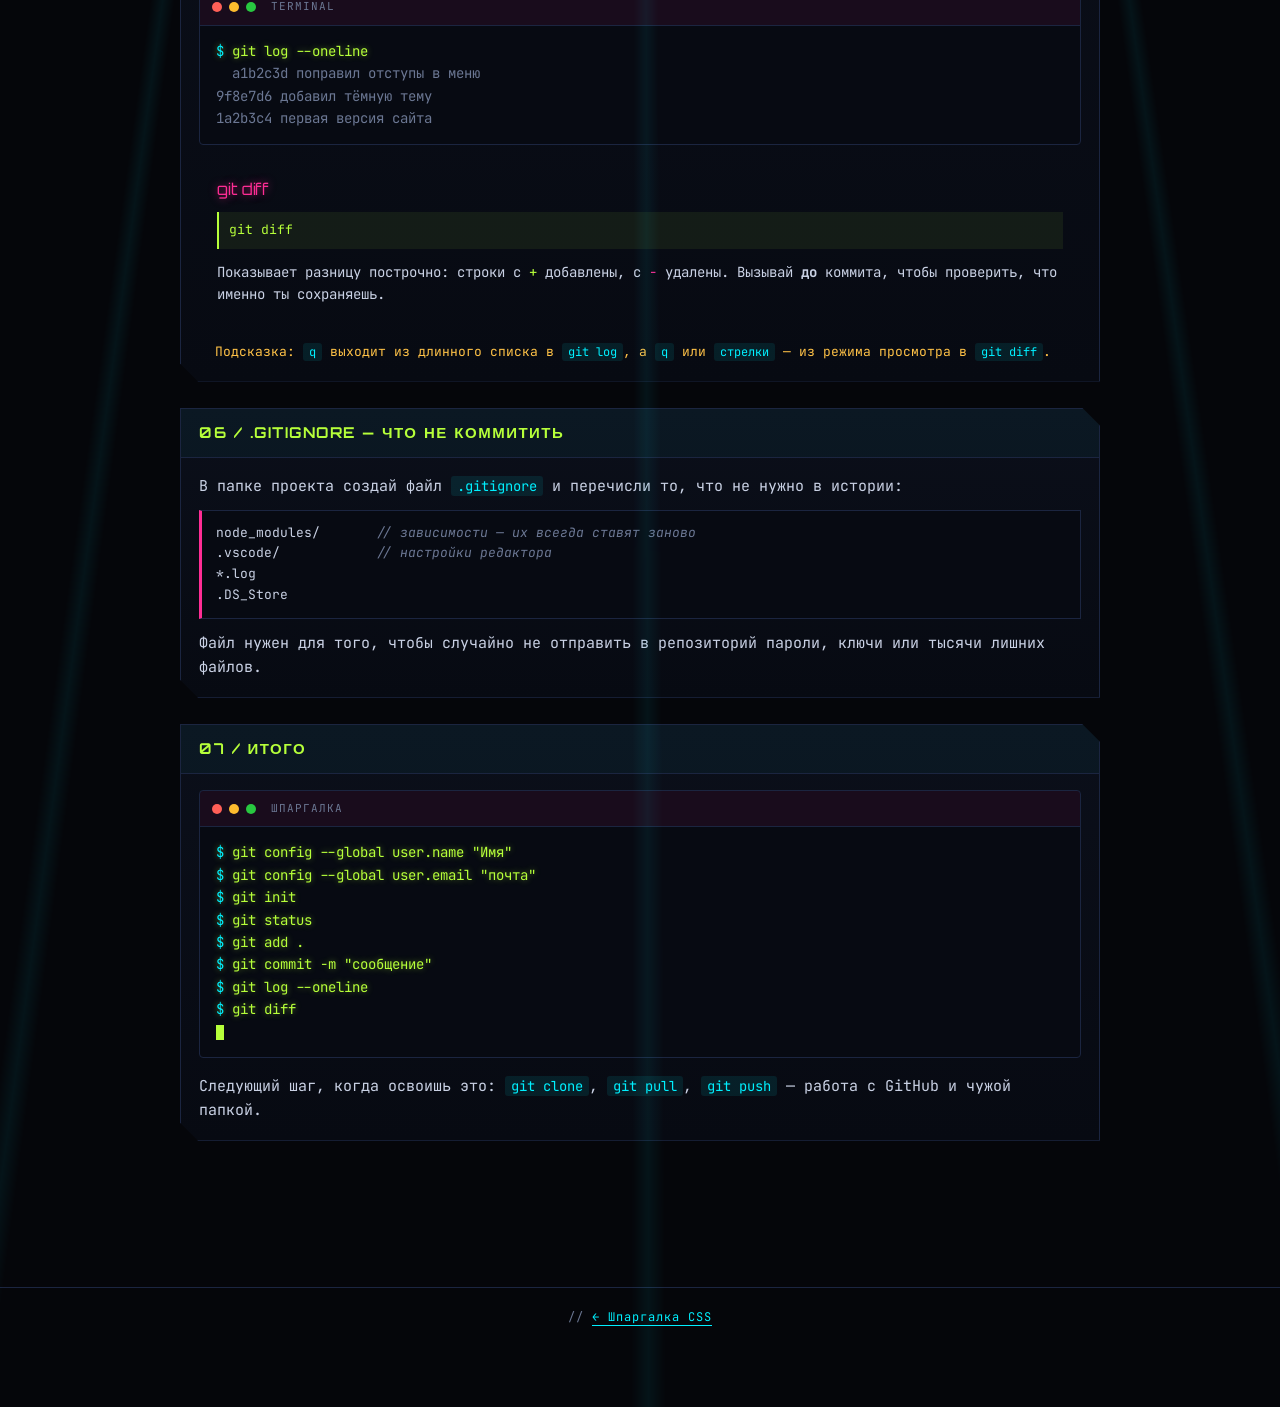
==== commit 024c9730: "поправил раздел про имя ветки по умолчанию" ====
--- a/git.html
+++ b/git.html
@@ -102,7 +102,7 @@
                     <div class="cmdcard__name">git init</div>
                     <div class="cmdcard__syntax">git init</div>
                     <p>Создаёт в текущей папке скрытую папку <code>.git</code> — хранилище всей истории. Выполни один раз в папке проекта.</p>
-                    <p class="note">После этого в терминале рядом с папкой появится ветка <code>main</code> (раньше <code>master</code>).</p>
+                    <p class="note">По умолчанию первая ветка называется <code>master</code>. Если хочешь <code>main</code> (так сейчас принято на GitHub) — переименуй её сразу: <code>git branch -M main</code>.</p>
                 </div>
 
                 <div class="cmdcard">
